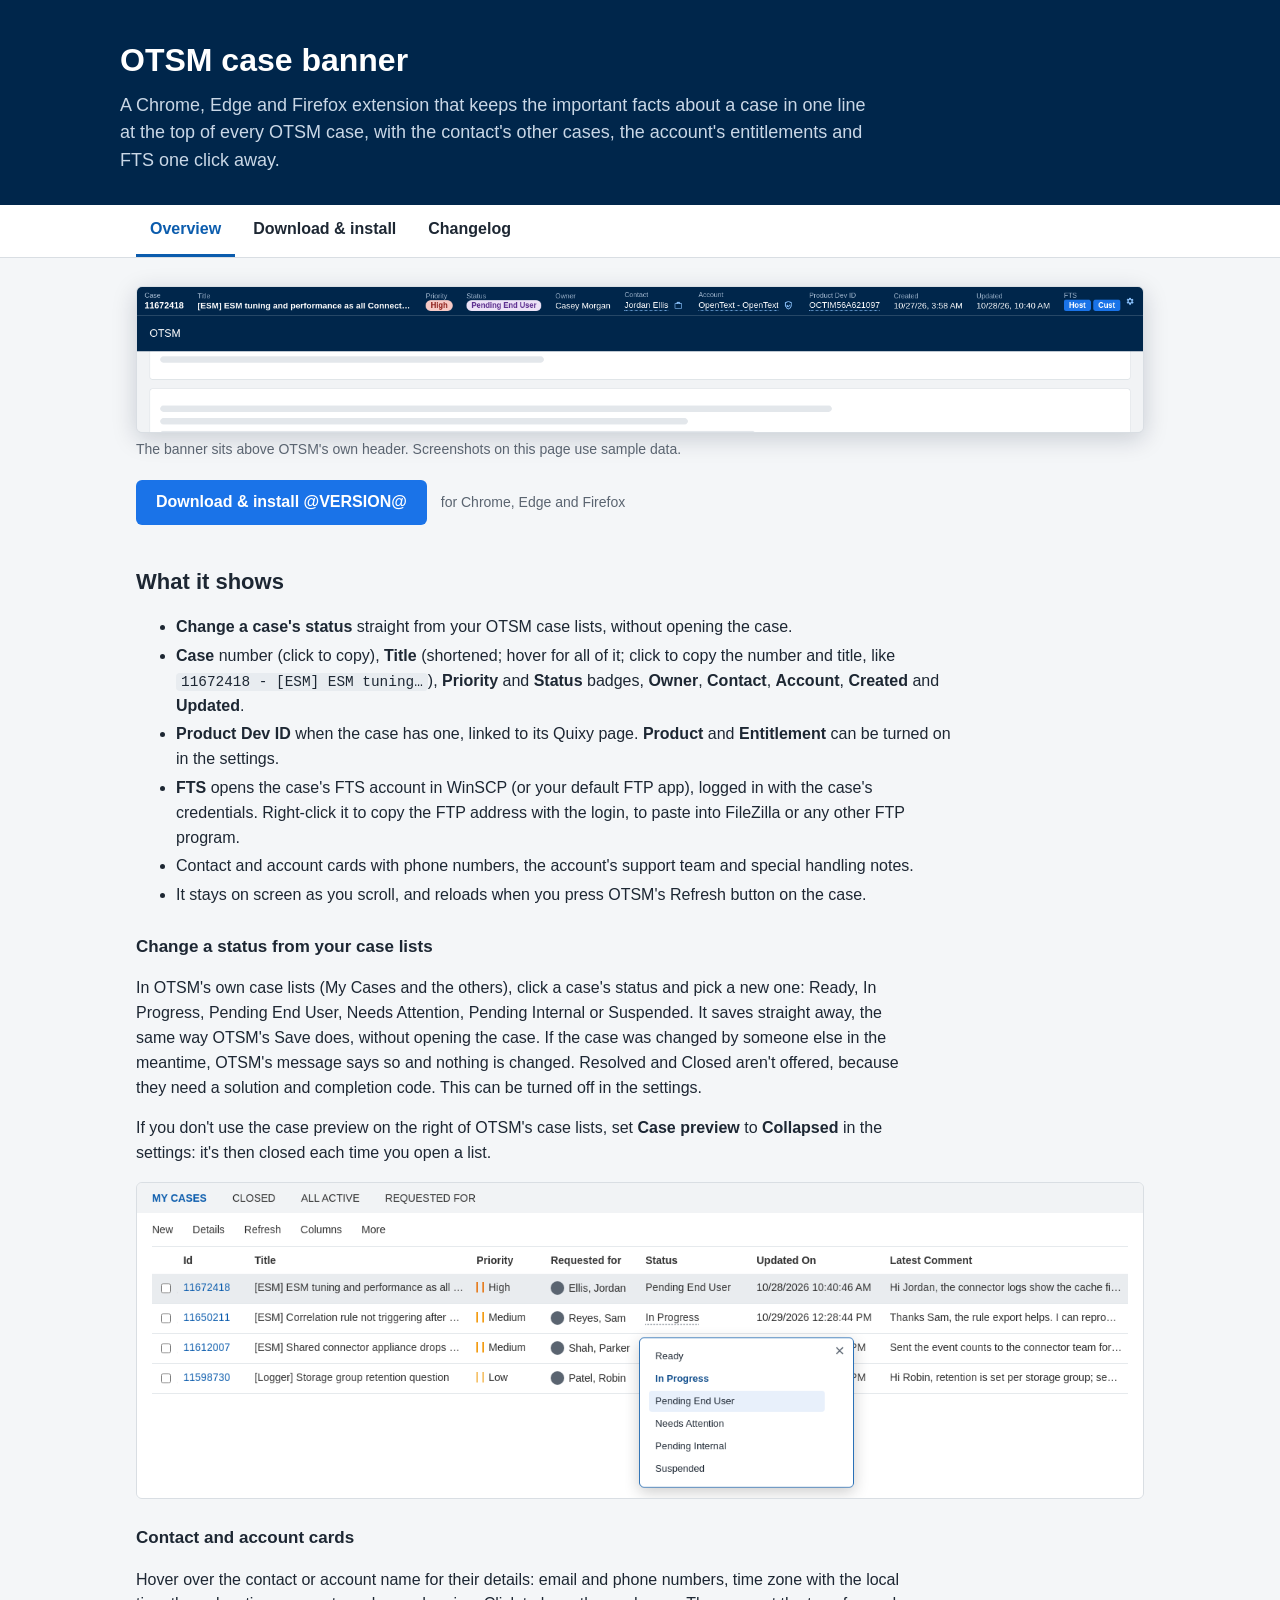
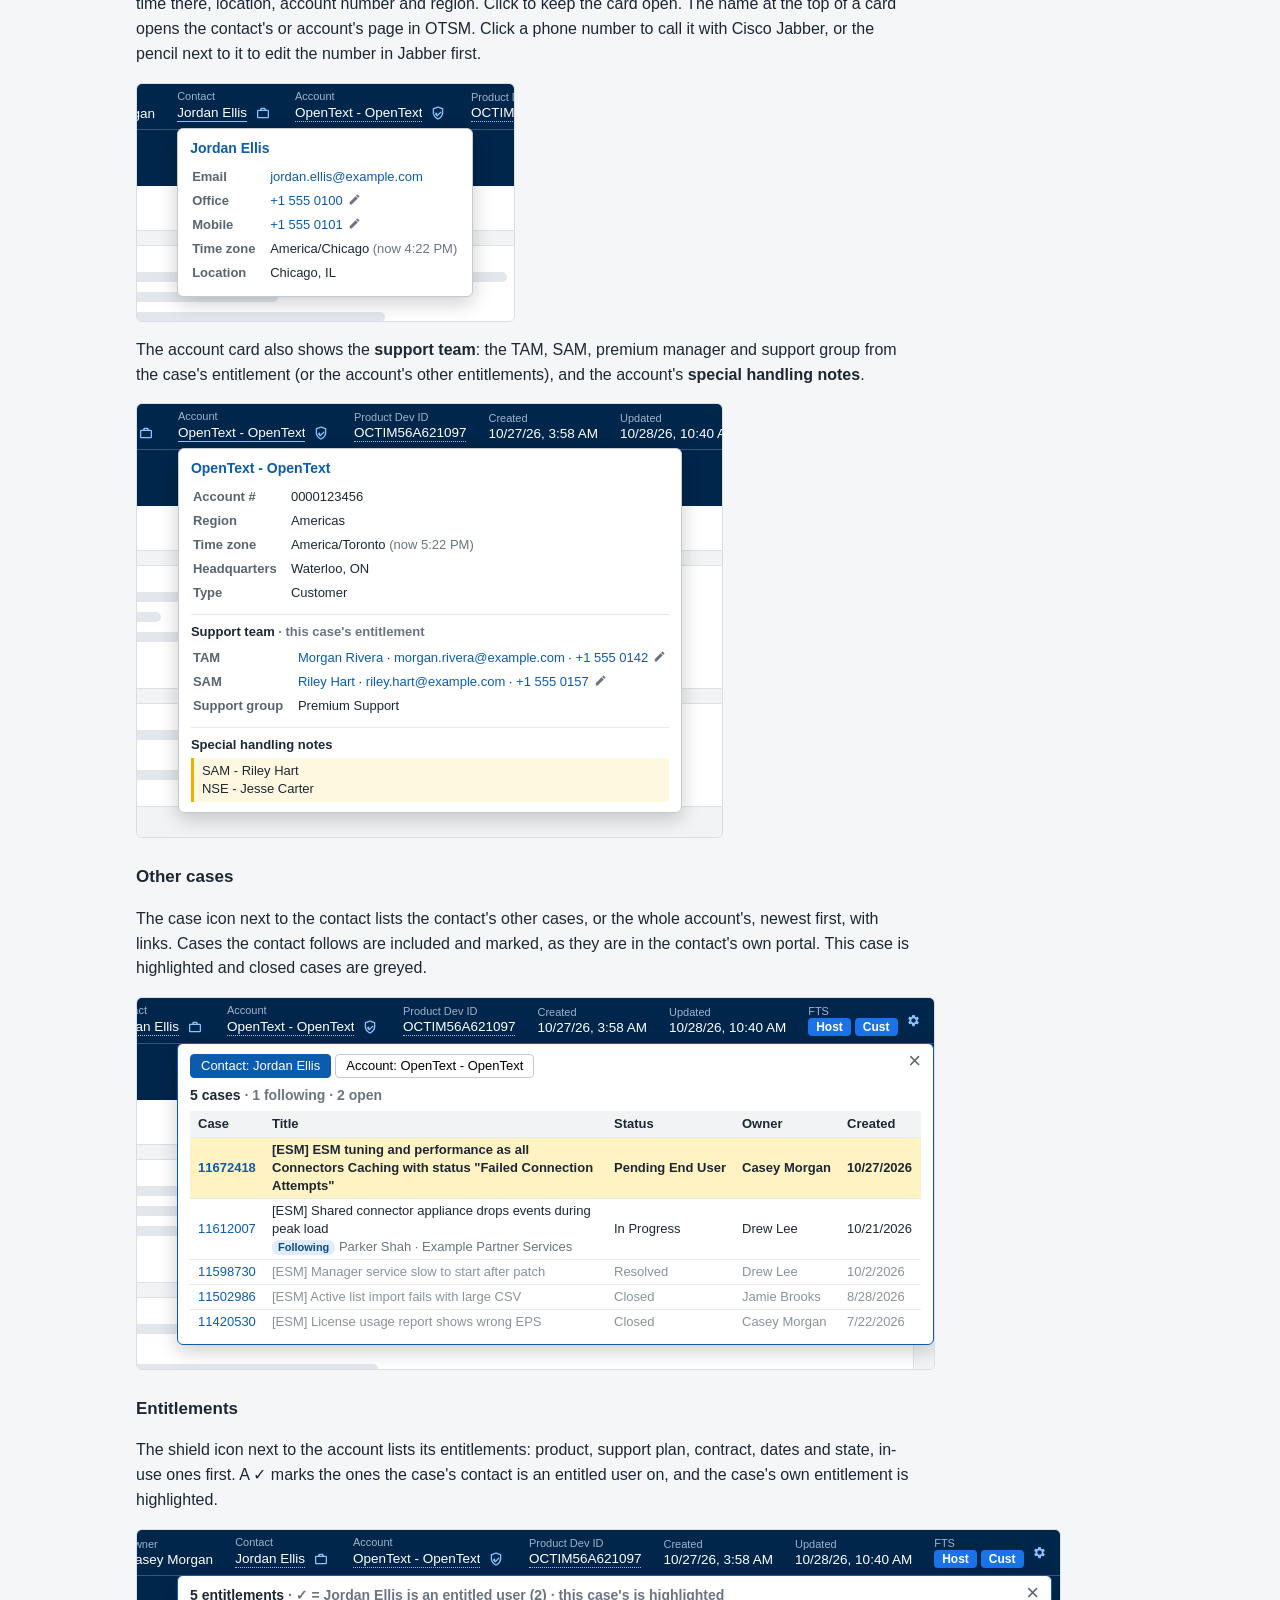
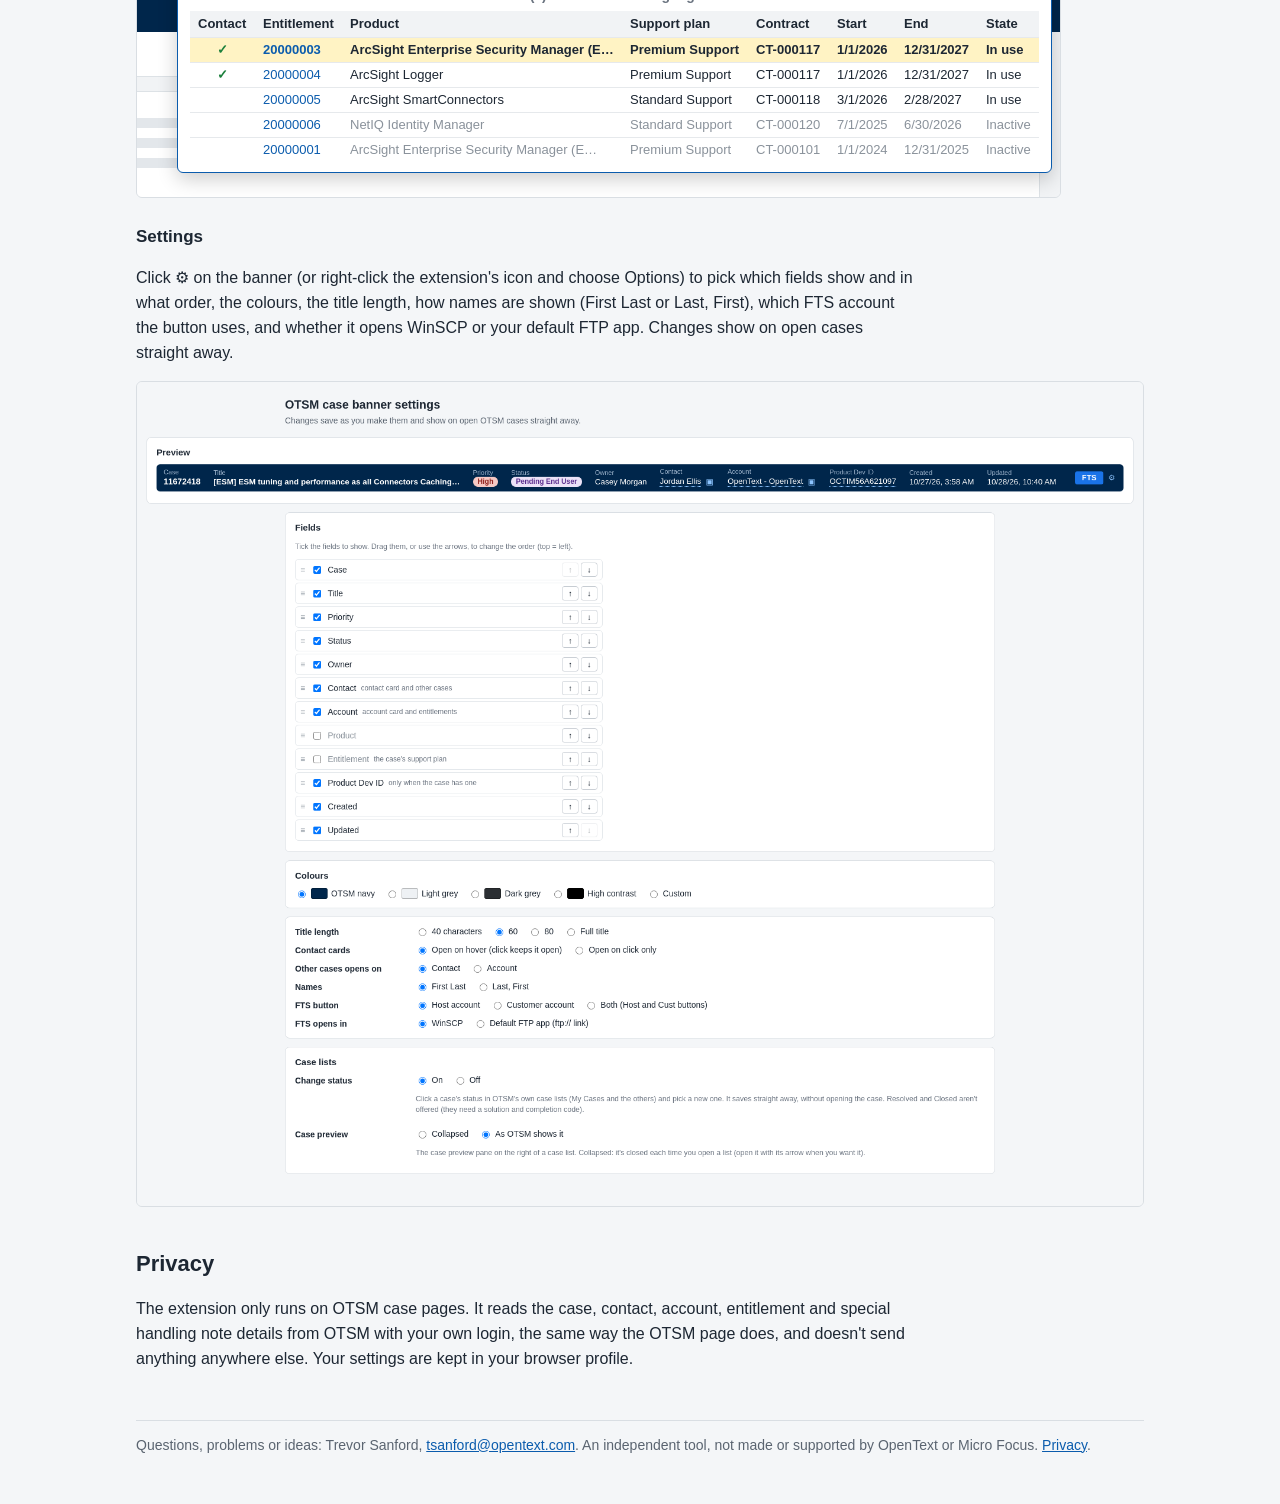
==== site/index.html @ 249e33cc "Release 1.7.6: click the title to copy "number - title"; icon Co-Authored-By: Claude Opus 5.5 <norep" ====
<!doctype html>
<html lang="en">
<head>
<meta charset="utf-8">
<meta name="viewport" content="width=device-width, initial-scale=1">
<title>OTSM case banner</title>
<meta name="description" content="A Chrome, Edge and Firefox extension that puts a one-line case summary at the top of every OTSM (SMAX) case.">
<style>
  :root { --navy: #00264b; --ink: #1d2733; --dim: #5a6470; --line: #d9dee3; --link: #0b5cad; --bg: #f4f6f8; }
  * { box-sizing: border-box; }
  body { margin: 0; background: var(--bg); color: var(--ink); font: 16px/1.55 "Segoe UI", Roboto, Arial, sans-serif; }
  header { background: var(--navy); color: #fff; padding: 36px 16px 30px; }
  header .wrap, main { max-width: 1040px; margin: 0 auto; }
  header h1 { margin: 0 0 6px; font-size: 32px; font-weight: 600; }
  header p { margin: 0; color: #c9d7e6; font-size: 18px; max-width: 760px; }
  main { padding: 0 16px 48px; }
  h2 { font-size: 22px; margin: 40px 0 10px; }
  h3 { font-size: 17px; margin: 26px 0 6px; }
  p, li { max-width: 780px; }
  a { color: var(--link); }
  code, kbd { font-family: Consolas, "Liberation Mono", monospace; font-size: .9em; background: #e8ecf0; padding: 1px 5px; border-radius: 4px; }
  figure { margin: 14px 0 6px; }
  figure img { display: block; max-width: 100%; height: auto; border: 1px solid var(--line); border-radius: 6px; background: #fff; }
  figcaption { color: var(--dim); font-size: 14px; margin-top: 6px; }
  .hero { margin-top: 20px; }
  .hero img { box-shadow: 0 6px 24px rgba(0, 20, 50, .18); }
  .download { display: flex; flex-wrap: wrap; align-items: center; gap: 12px 20px; background: #fff; border: 1px solid var(--line); border-radius: 8px; padding: 18px 20px; margin: 28px 0 0; }
  .btn { display: inline-block; background: #1a73e8; color: #fff; text-decoration: none; font-weight: 600; padding: 10px 20px; border-radius: 6px; }
  .btn:hover { background: #3b8bf0; }
  .download .meta { color: var(--dim); font-size: 14px; }
  ol li, ul li { margin: 4px 0; }
  .note { background: #fff; border-left: 4px solid #1a73e8; padding: 10px 14px; border-radius: 0 6px 6px 0; max-width: 780px; }
  @media (max-width: 760px) { header h1 { font-size: 26px; } nav.tabs a { padding: 12px 8px; } }
  nav.tabs { background: #fff; border-bottom: 1px solid var(--line); position: sticky; top: 0; z-index: 5; }
  nav.tabs .wrap { max-width: 1040px; margin: 0 auto; padding: 0 16px; display: flex; gap: 4px; overflow-x: auto; }
  nav.tabs a { padding: 12px 14px; color: var(--ink); text-decoration: none; font-weight: 600; border-bottom: 3px solid transparent; white-space: nowrap; }
  nav.tabs a:hover { color: var(--link); }
  nav.tabs a.on { color: var(--link); border-bottom-color: var(--link); }
  section.tab { padding-top: 8px; }
  .getit { display: flex; flex-wrap: wrap; align-items: center; gap: 8px 14px; margin: 20px 0 0; }
  .getit .meta { color: var(--dim); font-size: 14px; }
  .changes dt { font-weight: 700; font-size: 17px; margin-top: 22px; }
  .changes dt span { font-weight: 400; color: var(--dim); font-size: 14px; margin-left: 8px; }
  .changes dd { margin: 4px 0 0; }
  .changes ul { margin: 4px 0; padding-left: 22px; }
  footer { color: var(--dim); font-size: 14px; border-top: 1px solid var(--line); margin-top: 48px; padding-top: 14px; }
</style>
</head>
<body>
<header>
  <div class="wrap">
    <h1>OTSM case banner</h1>
    <p>A Chrome, Edge and Firefox extension that keeps the important facts about a case in one line at the top of every OTSM case,
      with the contact's other cases, the account's entitlements and FTS one click away.</p>
  </div>
</header>
<nav class="tabs" aria-label="Sections">
  <div class="wrap">
    <a href="#overview" data-tab="overview">Overview</a>
    <a href="#install" data-tab="install">Download &amp; install</a>
    <a href="#changelog" data-tab="changelog">Changelog</a>
  </div>
</nav>
<main>
<section id="tab-overview" class="tab">
  <figure class="hero">
    <img src="img/banner.png" width="1600" height="230" alt="The banner above an OTSM case: case number, title, High priority, Pending End User status, owner, contact, account, Product Dev ID, created and updated dates, and FTS Host and Cust buttons">
    <figcaption>The banner sits above OTSM's own header. Screenshots on this page use sample data.</figcaption>
  </figure>

  <p class="getit"><a class="btn" href="#install">Download &amp; install @VERSION@</a> <span class="meta">for Chrome, Edge and Firefox</span></p>


  <h2>What it shows</h2>
  <ul>
    <li><b>Change a case's status</b> straight from your OTSM case lists, without opening the case.</li>
    <li><b>Case</b> number (click to copy), <b>Title</b> (shortened; hover for all of it; click to copy the number and title, like <code>11672418 - [ESM] ESM tuning…</code>), <b>Priority</b> and <b>Status</b> badges, <b>Owner</b>, <b>Contact</b>, <b>Account</b>, <b>Created</b> and <b>Updated</b>.</li>
    <li><b>Product Dev ID</b> when the case has one, linked to its Quixy page. <b>Product</b> and <b>Entitlement</b> can be turned on in the settings.</li>
    <li><b>FTS</b> opens the case's FTS account in WinSCP (or your default FTP app), logged in with the case's credentials.
      Right-click it to copy the FTP address with the login, to paste into FileZilla or any other FTP program.</li>
    <li>Contact and account cards with phone numbers, the account's support team and special handling notes.</li>
    <li>It stays on screen as you scroll, and reloads when you press OTSM's Refresh button on the case.</li>
  </ul>

  <h3>Change a status from your case lists</h3>
  <p>In OTSM's own case lists (My Cases and the others), click a case's status and pick a new one: Ready, In Progress,
    Pending End User, Needs Attention, Pending Internal or Suspended. It saves straight away, the same way OTSM's Save does,
    without opening the case. If the case was changed by someone else in the meantime, OTSM's message says so and nothing
    is changed. Resolved and Closed aren't offered, because they need a solution and completion code. This can be turned off in the settings.</p>
  <p>If you don't use the case preview on the right of OTSM's case lists, set <b>Case preview</b> to <b>Collapsed</b> in the
    settings: it's then closed each time you open a list.</p>
  <figure><a href="img/status-list.png"><img src="img/status-list.png" alt="An OTSM case list with the status menu open on one case: Ready, In Progress (current), Pending End User, Needs Attention, Pending Internal and Suspended"></a></figure>

  <h3>Contact and account cards</h3>
  <p>Hover over the contact or account name for their details: email and phone numbers, time zone with the local time there,
    location, account number and region. Click to keep the card open. The name at the top of a card opens the contact's or
    account's page in OTSM. Click a phone number to call it with Cisco Jabber, or the pencil next to it to edit the number in Jabber first.</p>
  <figure><a href="img/contact-card.png"><img src="img/contact-card.png" alt="Contact card with email, office and mobile numbers, time zone and location"></a></figure>
  <p>The account card also shows the <b>support team</b>: the TAM, SAM, premium manager and support group from the case's
    entitlement (or the account's other entitlements), and the account's <b>special handling notes</b>.</p>
  <figure><a href="img/account-card.png"><img src="img/account-card.png" alt="Account card with account number, region, time zone, a support team of TAM, SAM and support group, and a special handling note"></a></figure>

  <h3>Other cases</h3>
  <p>The case icon next to the contact lists the contact's other cases, or the whole account's, newest first, with links.
    Cases the contact follows are included and marked, as they are in the contact's own portal. This case is highlighted
    and closed cases are greyed.</p>
  <figure><a href="img/cases.png"><img src="img/cases.png" alt="Popup listing the contact's cases, including one they follow from another account, with case number, title, status, owner and created date"></a></figure>

  <h3>Entitlements</h3>
  <p>The shield icon next to the account lists its entitlements: product, support plan, contract, dates and state, in-use ones first.
    A ✓ marks the ones the case's contact is an entitled user on, and the case's own entitlement is highlighted.</p>
  <figure><a href="img/entitlements.png"><img src="img/entitlements.png" alt="Popup listing entitlements with a contact check mark, entitlement number, product, support plan, contract, start, end and state"></a></figure>

  <h3>Settings</h3>
  <p>Click ⚙ on the banner (or right-click the extension's icon and choose Options) to pick which fields show and in what order,
    the colours, the title length, how names are shown (First Last or Last, First), which FTS account the button uses, and whether it opens WinSCP or your default FTP app.
    Changes show on open cases straight away.</p>
  <figure><a href="img/settings.png"><img src="img/settings.png" alt="The settings page: a live preview, the list of fields with tick boxes and arrows, colour choices and other options"></a></figure>

  <h2>Privacy</h2>
  <p>The extension only runs on OTSM case pages. It reads the case, contact, account, entitlement and special handling note details from OTSM with your own login,
    the same way the OTSM page does, and doesn't send anything anywhere else. Your settings are kept in your browser profile.</p>

</section>

<section id="tab-install" class="tab">
  <h2>Download &amp; install</h2>
  <div class="download">
    <a class="btn" href="otsm-banner-@VERSION@.zip" download>Chrome or Edge: download @VERSION@</a>
    <a class="btn" href="otsm-banner-@VERSION@.xpi">Firefox: add @VERSION@</a>
    <span class="meta">@DATE@ · Windows, Mac or Linux · <a href="https://github.com/TitanXV4000/otsm-banner">Source on GitHub</a></span>
  </div>

  <h3>Firefox</h3>
  <ol>
    <li>Click <b>Firefox: add</b> above, then <b>Continue to Installation</b> and <b>Add</b>.</li>
    <li>Open or refresh an OTSM case. The banner appears at the top.</li>
  </ol>
  <p>Firefox installs new versions by itself (it checks about once a day). To check now: <code>about:addons</code>, the gear
    icon, <b>Check for Updates</b>.</p>

  <h3>Chrome or Edge</h3>
  <p>The extension isn't in the Chrome or Edge store, so you load it from a folder. It takes a minute:</p>
  <ol>
    <li>Click <b>Chrome or Edge: download</b> above and extract the zip somewhere you'll keep it, such as <code>Documents\otsm-banner</code>.
      The browser runs the extension from that folder, so don't delete it.</li>
    <li>Open <code>chrome://extensions</code> in Chrome, or <code>edge://extensions</code> in Edge.</li>
    <li>Turn on <b>Developer mode</b> (top right in Chrome, on the left in Edge).</li>
    <li>Click <b>Load unpacked</b> and pick the <code>otsm-banner</code> folder (the one with <code>manifest.json</code> in it).</li>
    <li>Open or refresh an OTSM case. The banner appears at the top.</li>
  </ol>
  <p>To update: download the new zip and extract it over the old folder, replacing the files. Then click the reload arrow on
    the OTSM case banner card on the extensions page, and refresh your OTSM tabs.</p>

  <h3>FTS</h3>
  <p>The FTS button needs <a href="https://winscp.net/">WinSCP</a> installed. The first time, the browser asks whether to open WinSCP;
    tick the box to always allow it, so it doesn't ask again.</p>
  <p>To use another FTP program, set <b>FTS opens in</b> to <b>Default FTP app</b>: the button then opens whatever Windows has set
    for FTP links. Or right-click the FTS button to copy the address and paste it into your FTP program (in FileZilla, into the
    Quickconnect <b>Host</b> box).</p>

</section>

<section id="tab-changelog" class="tab">
  <h2>Changelog</h2>
  <dl class="changes">
    <dt>1.7.6 <span>October 30, 2026</span></dt>
    <dd><ul>
      <li>Click the title to copy the case number and title, like <code>11672418 - [ESM] ESM tuning…</code>.</li>
      <li>The extension has an icon.</li>
    </ul></dd>
    <dt>1.7.4 <span>October 29, 2026</span></dt>
    <dd><ul>
      <li>Fixed: the banner sometimes didn't show after moving to a case from another part of OTSM until the page was refreshed (F5).</li>
      <li>Fixed: Chrome and Edge no longer ask to "Access other devices on your local network". Product Dev ID links now open Quixy in a new tab from the extension.</li>
    </ul></dd>
    <dt>1.7.3 <span>October 29, 2026</span></dt>
    <dd><ul>
      <li>Setting: start case lists with OTSM's case preview pane collapsed (Settings, Case lists, Case preview).</li>
    </ul></dd>
    <dt>1.7.2 <span>October 29, 2026</span></dt>
    <dd><ul>
      <li>Firefox: install with one click from this page; Firefox installs new versions by itself.</li>
      <li>Right-click the FTS button to copy the FTP address (replaces the copy icon).</li>
    </ul></dd>
    <dt>1.7.1 <span>October 29, 2026</span></dt>
    <dd><ul>
      <li>Change a case's status from OTSM's own case lists: click the status and pick a new one (on by default; can be turned off in the settings).</li>
      <li>In a narrow window the title shrinks first, then the title and account together, then a long contact name.</li>
      <li>The settings page shows the version.</li>
    </ul></dd>
    <dt>1.6.0 <span>October 29, 2026</span></dt>
    <dd><ul>
      <li>Phone numbers call with Cisco Jabber; the pencil next to a number opens it in Jabber to edit before calling.</li>
    </ul></dd>
    <dt>1.5.1 <span>October 29, 2026</span></dt>
    <dd><ul>
      <li>Setting: FTS opens in WinSCP or your default FTP app.</li>
      <li>Copy the FTS address for FileZilla or other FTP programs.</li>
    </ul></dd>
    <dt>1.3.1 <span>October 29, 2026</span></dt>
    <dd><ul>
      <li>The account card shows the support team (TAM, SAM, premium manager, support group) and special handling notes.</li>
      <li>The names at the top of the contact and account cards open their OTSM pages.</li>
      <li>The contact's other cases include cases they follow, as their portal shows them.</li>
    </ul></dd>
    <dt>1.2.6 <span>October 29, 2026</span></dt>
    <dd><ul>
      <li>First version on this page: the one-line banner, contact and account cards, the contact's and account's other cases,
        the account's entitlements, FTS in WinSCP, Product Dev ID linked to Quixy, and settings for fields, order, colours,
        title length, names and FTS.</li>
    </ul></dd>
  </dl>
</section>

  <footer>Questions, problems or ideas: Trevor Sanford, <a href="mailto:tsanford@opentext.com">tsanford@opentext.com</a>. An independent tool, not made or supported by OpenText or Micro Focus. <a href="privacy.html">Privacy</a>.</footer>
</main>
<script>
  // Tabs: show the section named in the address (#install, #changelog), Overview otherwise. Without script all show.
  (() => {
    const tabs = [...document.querySelectorAll('nav.tabs a')];
    const show = () => {
      const id = ['overview', 'install', 'changelog'].includes(location.hash.slice(1)) ? location.hash.slice(1) : 'overview';
      document.querySelectorAll('section.tab').forEach(s => { s.hidden = s.id !== 'tab-' + id; });
      tabs.forEach(a => a.classList.toggle('on', a.dataset.tab === id));
      window.scrollTo(0, 0);
    };
    window.addEventListener('hashchange', show);
    show();
  })();
</script>
</body>
</html>
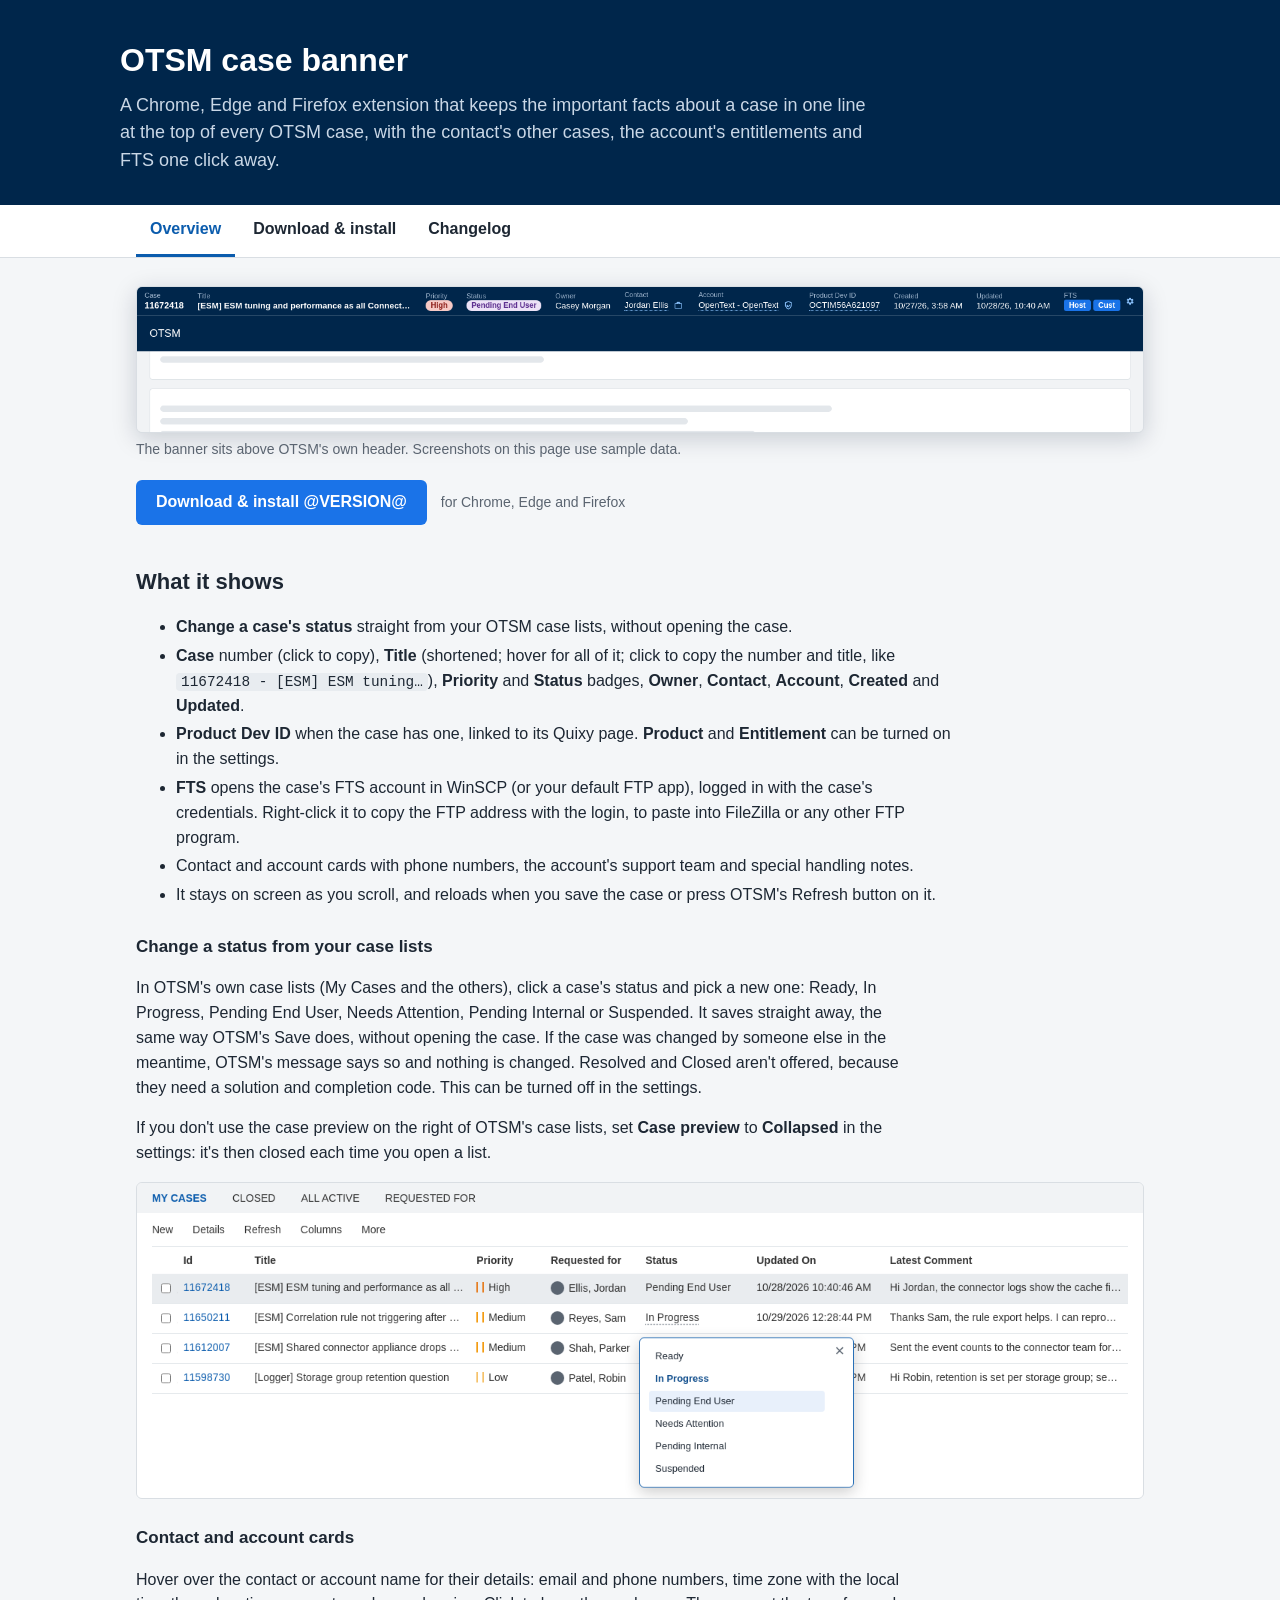
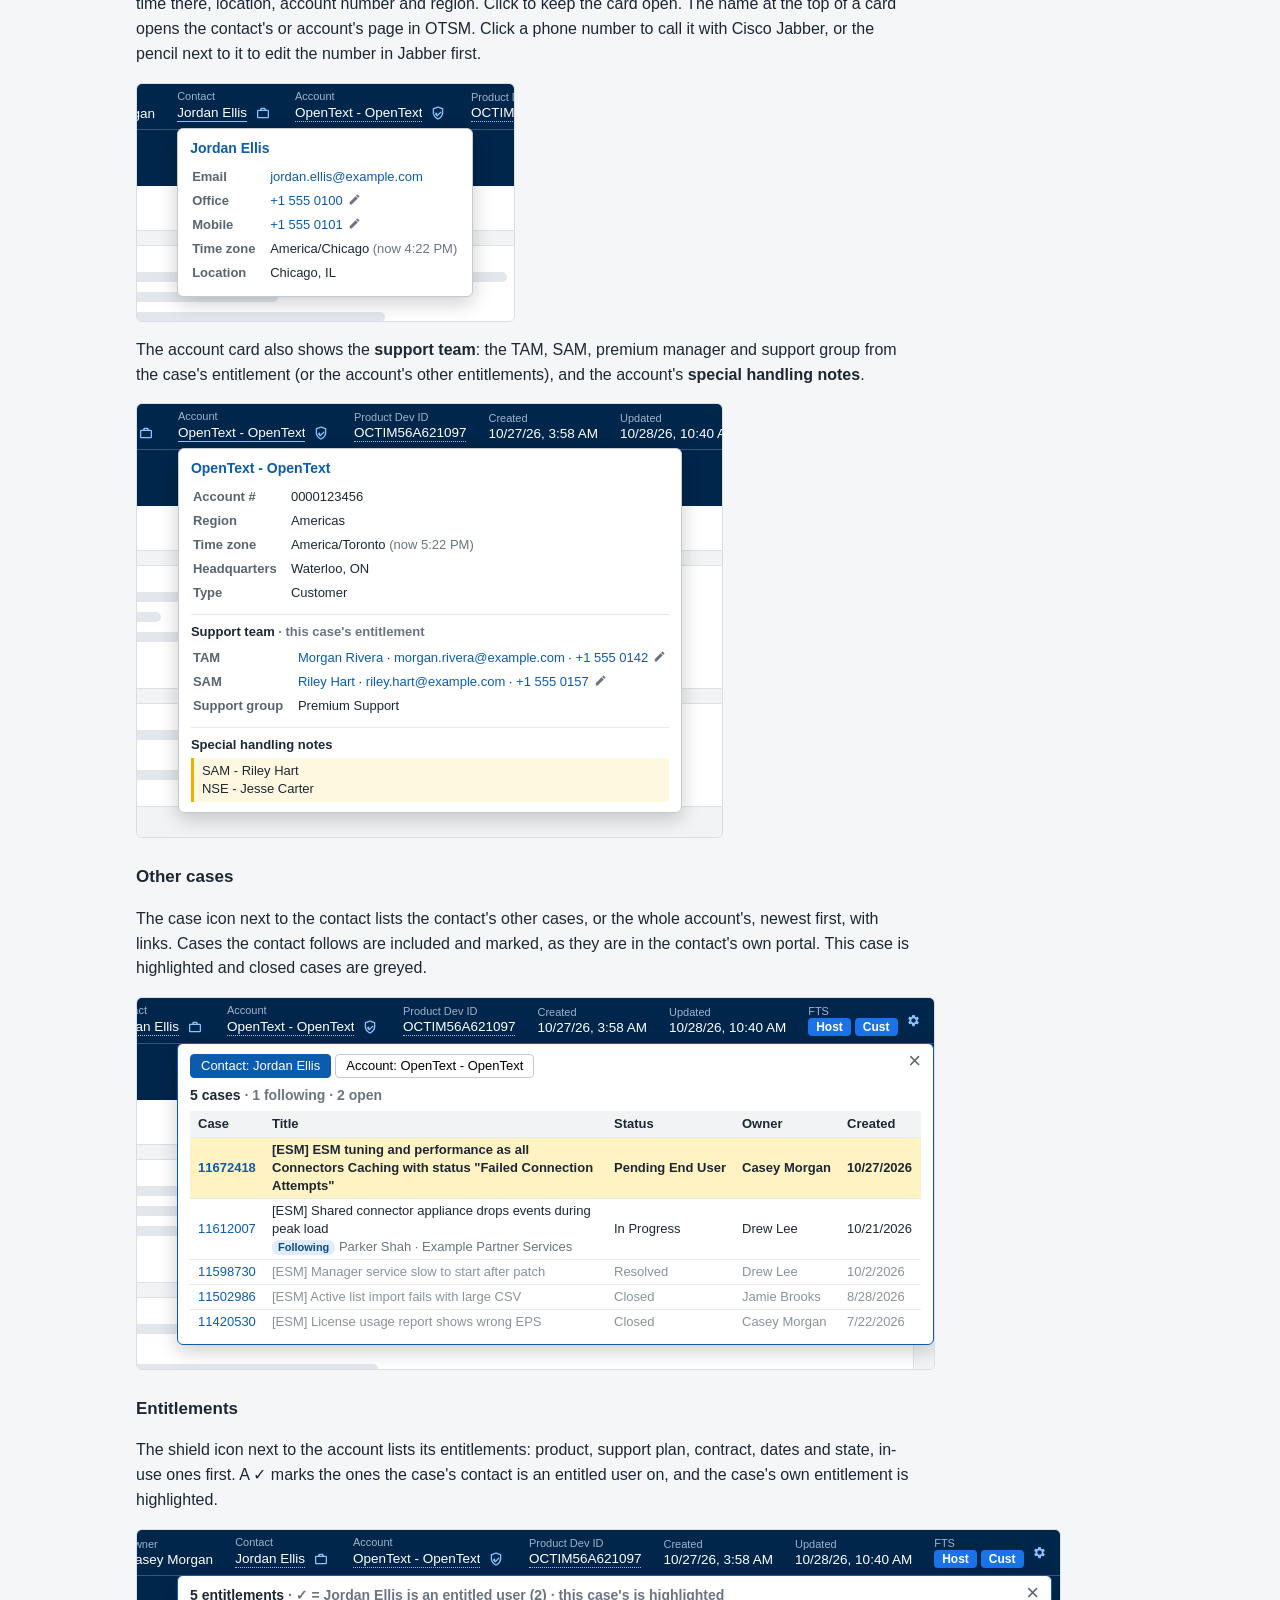
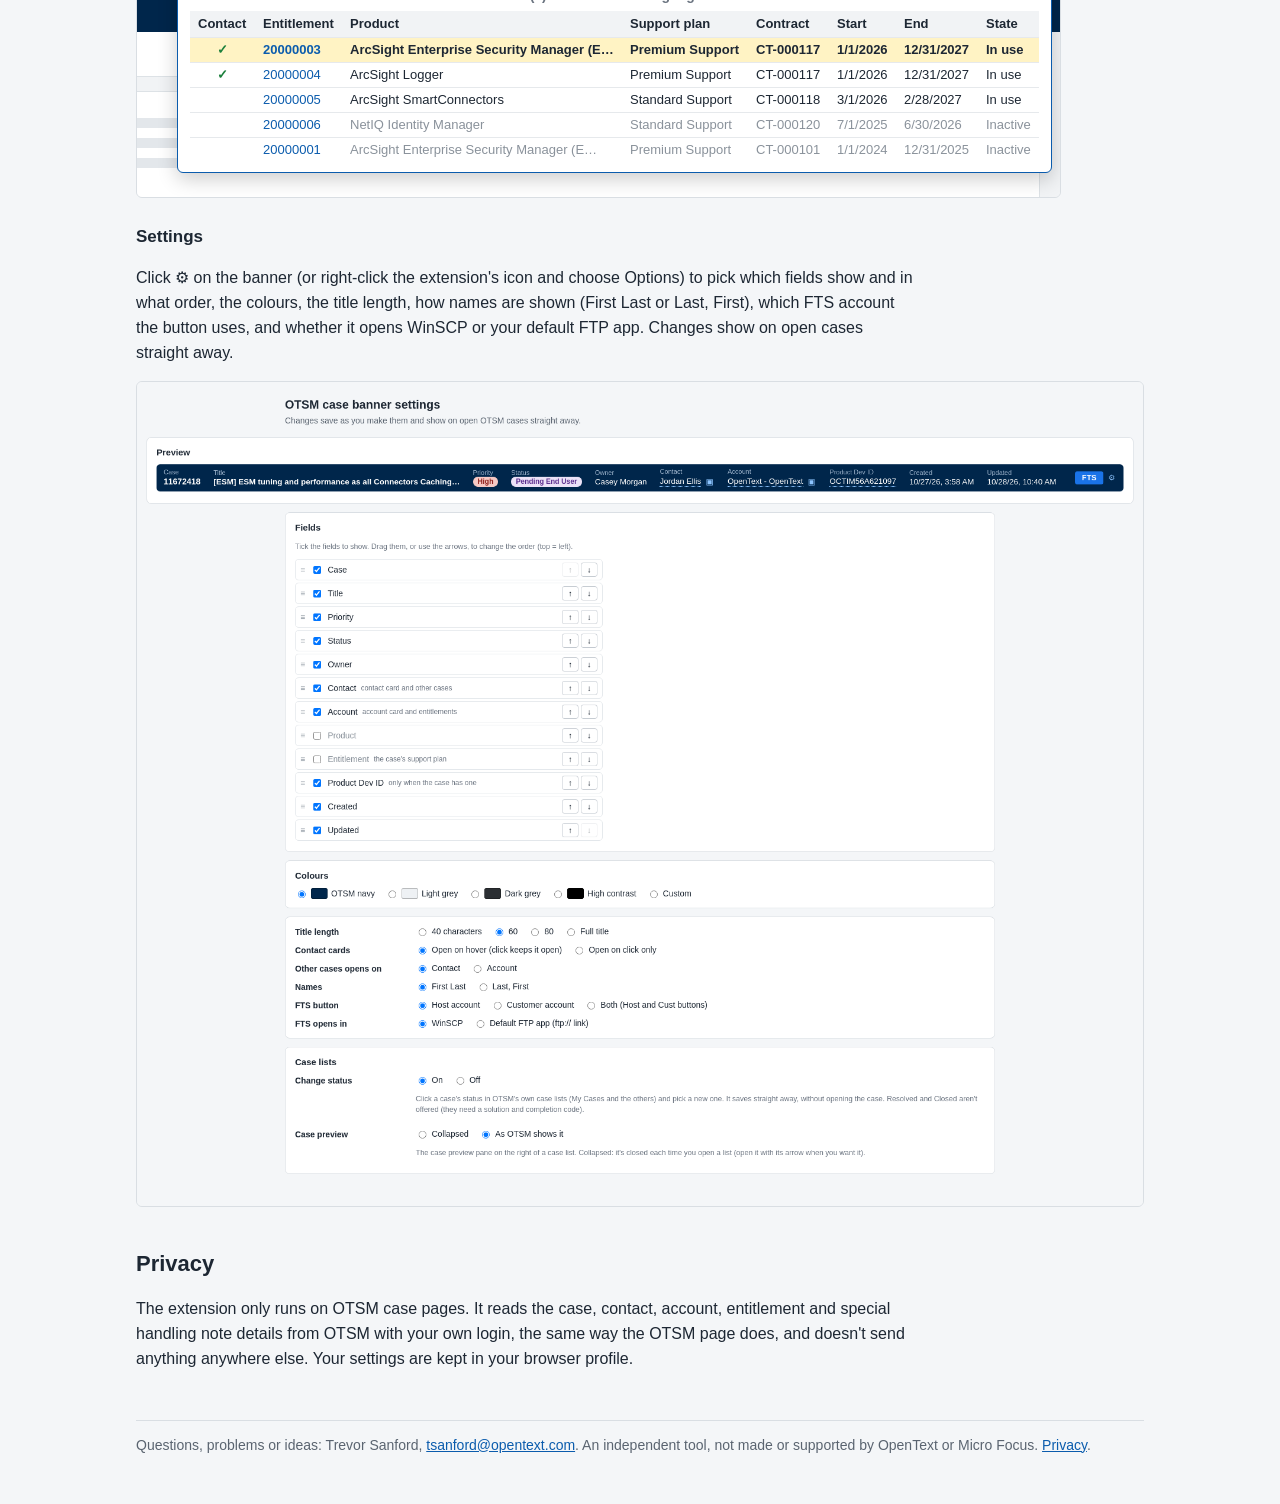
==== commit a0c2bf87: "1.7.6.1 (test build): reload the banner after SMAX's Save (or Ctrl+S) once OTSM has the change Co-Au" ====
--- a/site/index.html
+++ b/site/index.html
@@ -79,7 +79,7 @@
     <li><b>FTS</b> opens the case's FTS account in WinSCP (or your default FTP app), logged in with the case's credentials.
       Right-click it to copy the FTP address with the login, to paste into FileZilla or any other FTP program.</li>
     <li>Contact and account cards with phone numbers, the account's support team and special handling notes.</li>
-    <li>It stays on screen as you scroll, and reloads when you press OTSM's Refresh button on the case.</li>
+    <li>It stays on screen as you scroll, and reloads when you save the case or press OTSM's Refresh button on it.</li>
   </ul>
 
   <h3>Change a status from your case lists</h3>
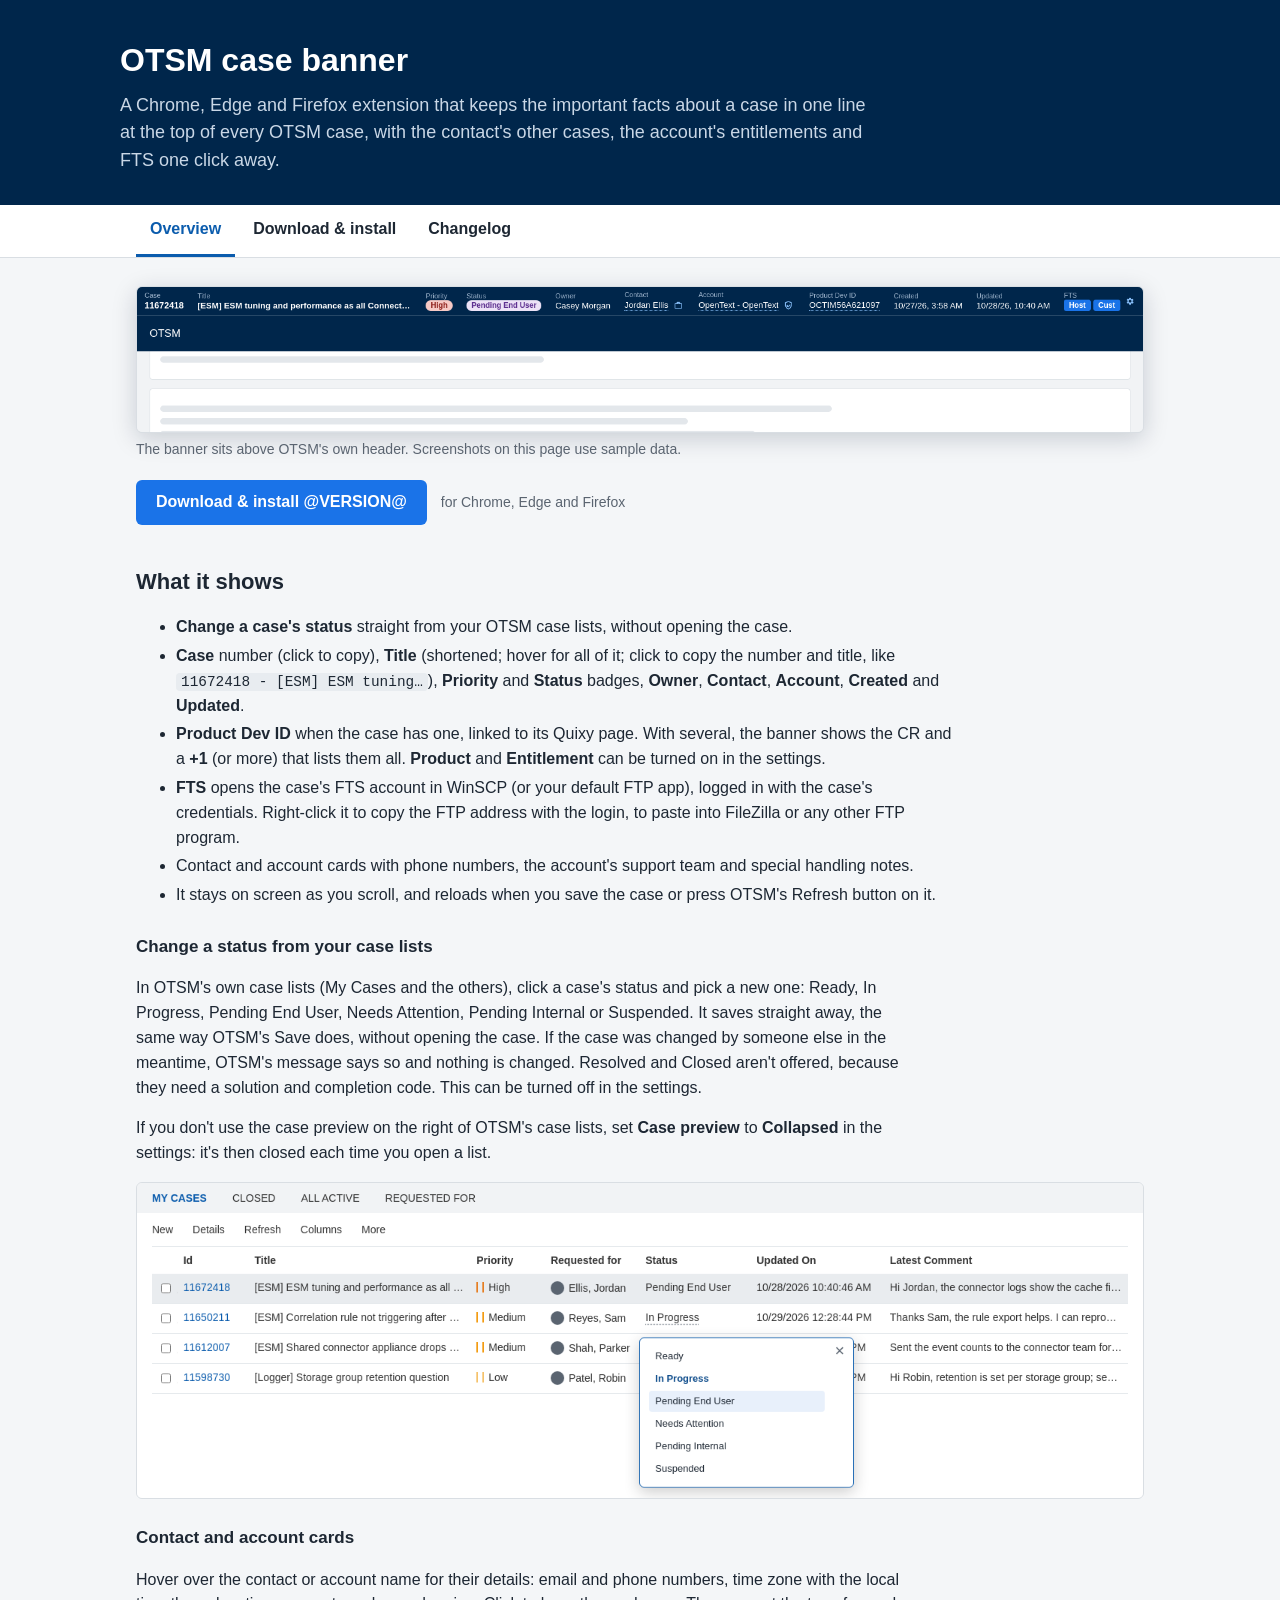
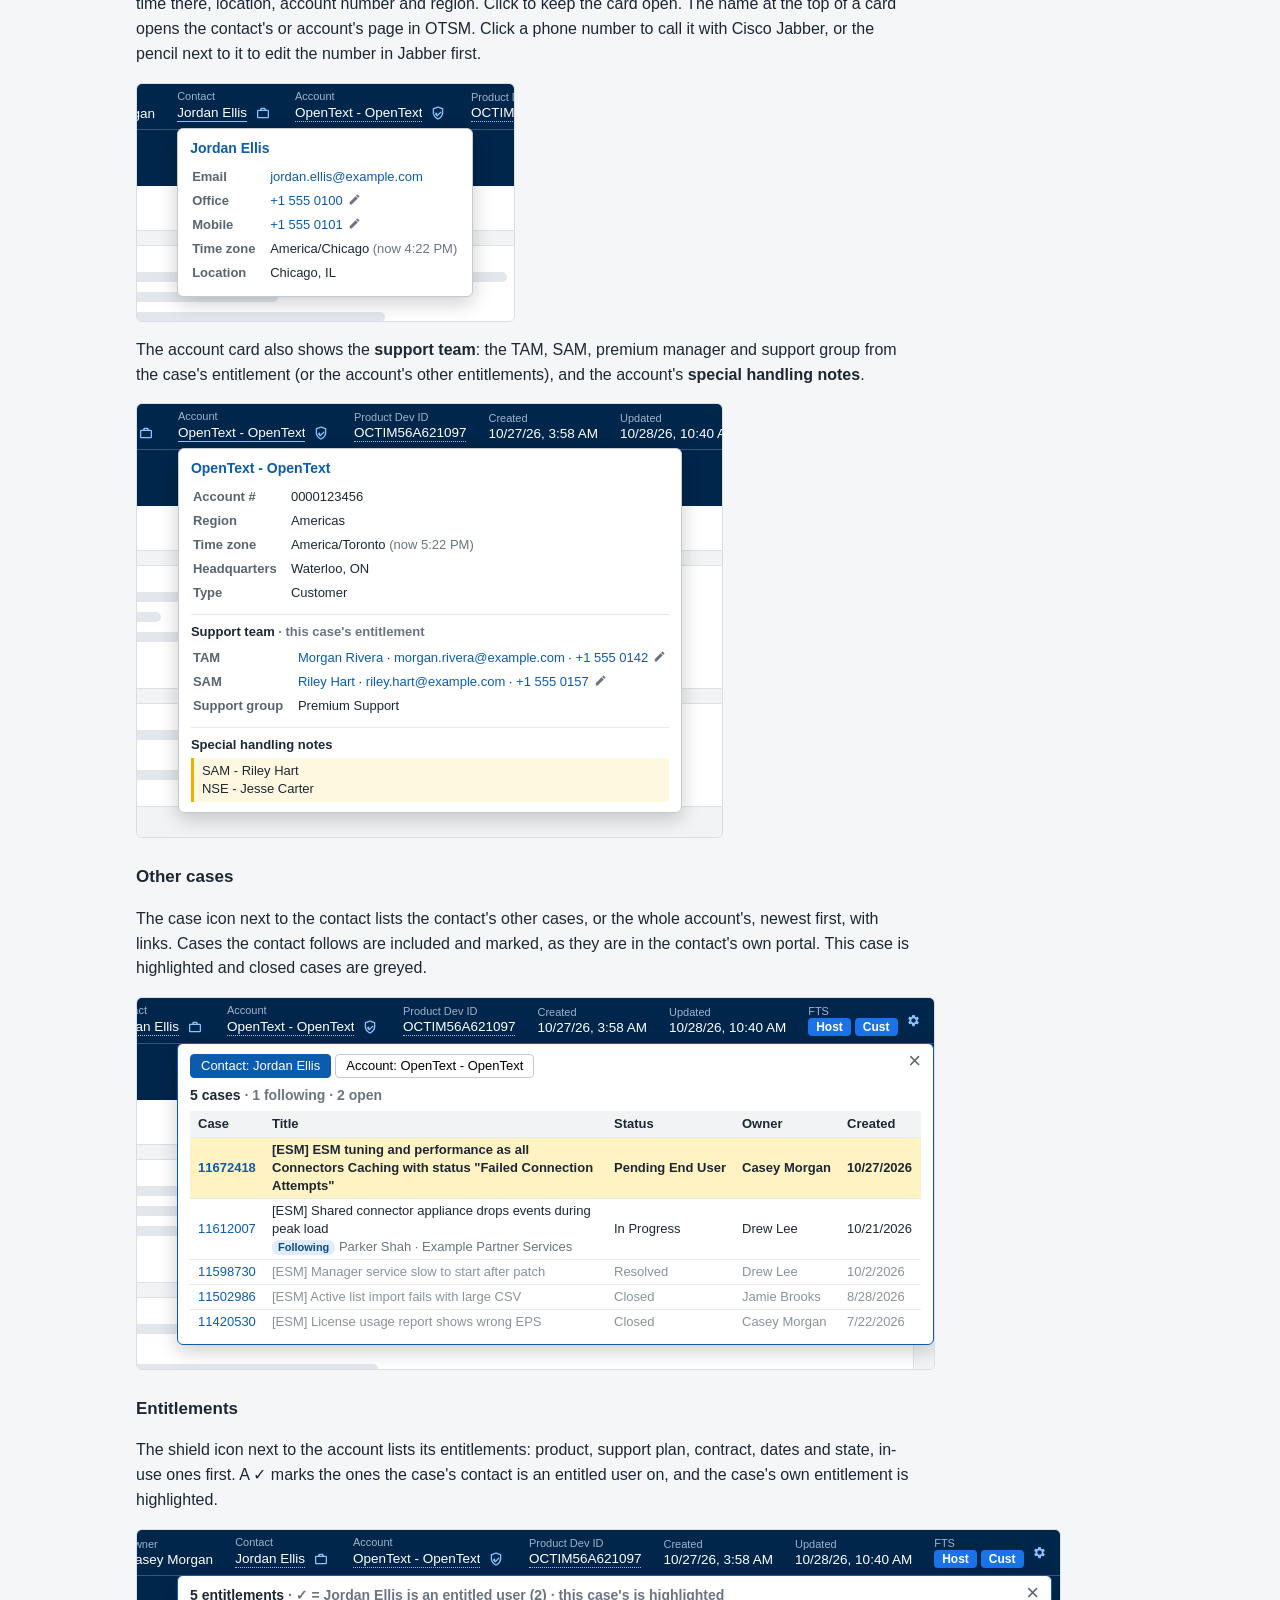
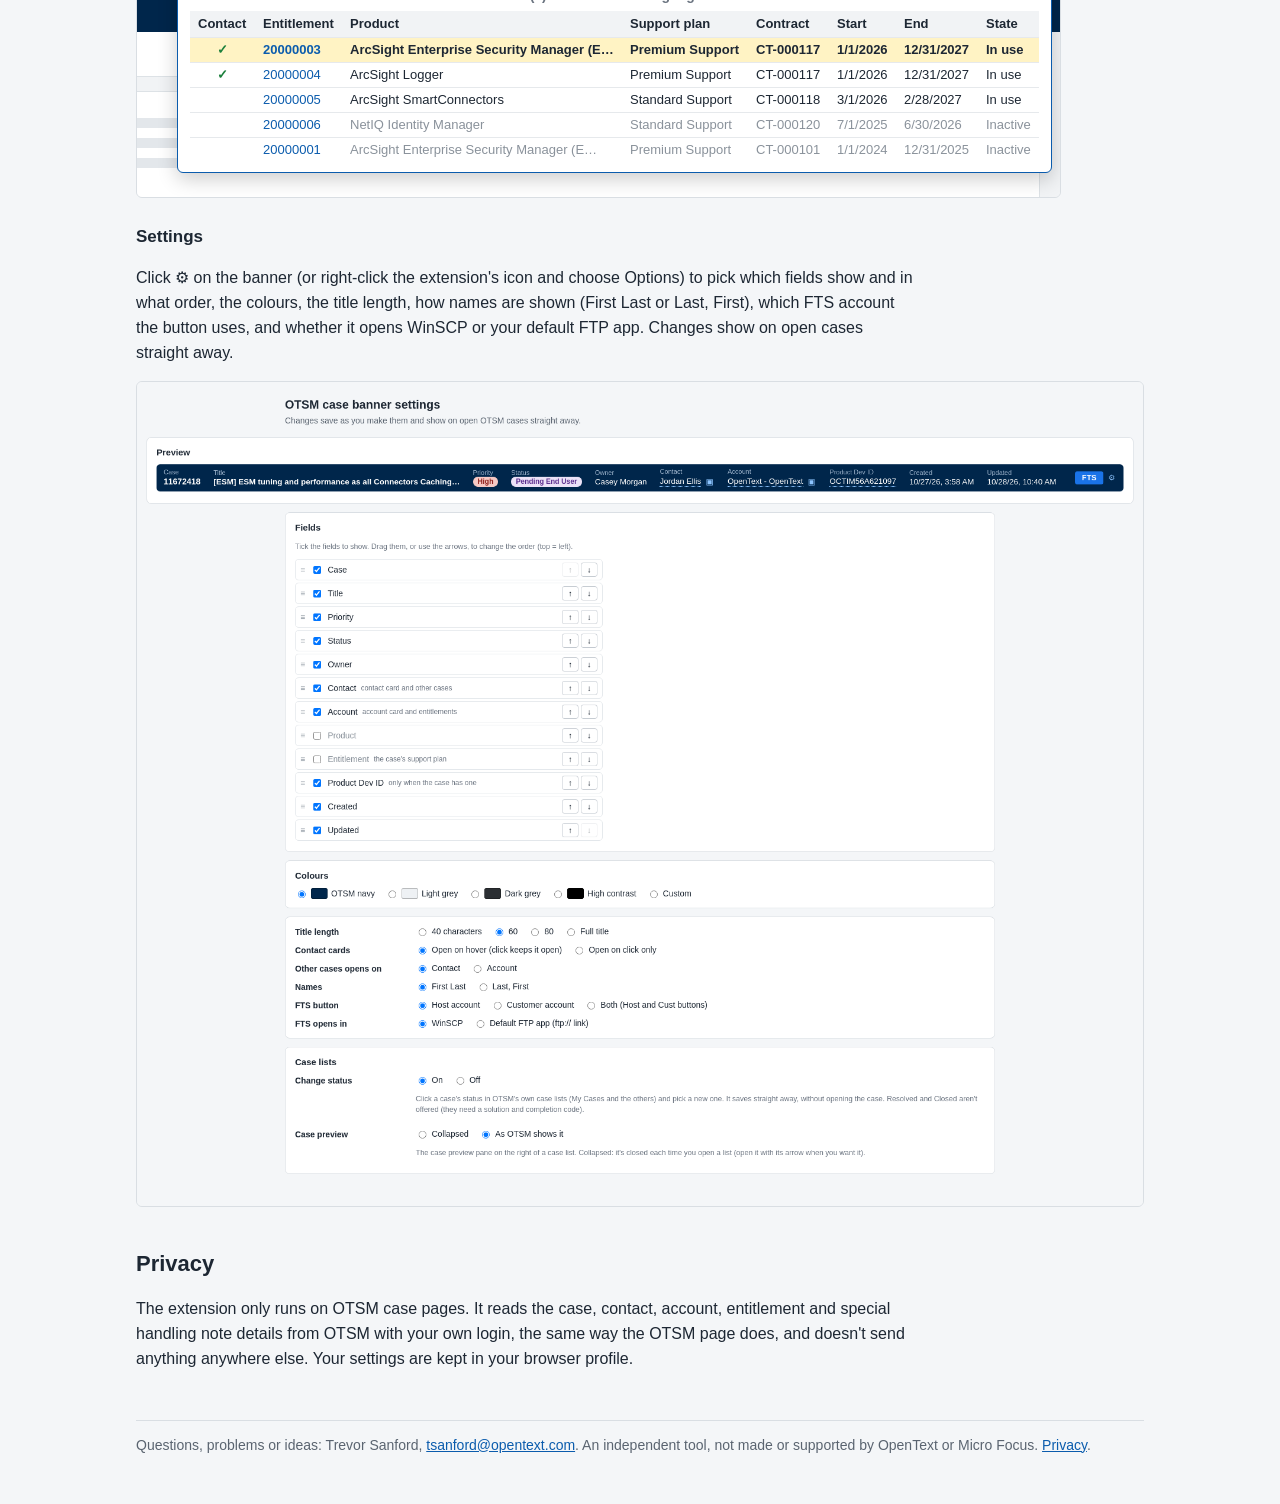
==== commit 7baf970e: "1.7.8.1 (test build): several Product Dev IDs show the CR and a +N list Co-Authored-By: Claude Opus " ====
--- a/site/index.html
+++ b/site/index.html
@@ -75,7 +75,7 @@
   <ul>
     <li><b>Change a case's status</b> straight from your OTSM case lists, without opening the case.</li>
     <li><b>Case</b> number (click to copy), <b>Title</b> (shortened; hover for all of it; click to copy the number and title, like <code>11672418 - [ESM] ESM tuning…</code>), <b>Priority</b> and <b>Status</b> badges, <b>Owner</b>, <b>Contact</b>, <b>Account</b>, <b>Created</b> and <b>Updated</b>.</li>
-    <li><b>Product Dev ID</b> when the case has one, linked to its Quixy page. <b>Product</b> and <b>Entitlement</b> can be turned on in the settings.</li>
+    <li><b>Product Dev ID</b> when the case has one, linked to its Quixy page. With several, the banner shows the CR and a <b>+1</b> (or more) that lists them all. <b>Product</b> and <b>Entitlement</b> can be turned on in the settings.</li>
     <li><b>FTS</b> opens the case's FTS account in WinSCP (or your default FTP app), logged in with the case's credentials.
       Right-click it to copy the FTP address with the login, to paste into FileZilla or any other FTP program.</li>
     <li>Contact and account cards with phone numbers, the account's support team and special handling notes.</li>
@@ -164,6 +164,15 @@
 <section id="tab-changelog" class="tab">
   <h2>Changelog</h2>
   <dl class="changes">
+    <dt>1.7.8 <span>November 2, 2026</span></dt>
+    <dd><ul>
+      <li>Dates and times follow your browser's language (for example 27/10/2026, 03:58 in English (UK)) instead of always the US format.</li>
+    </ul></dd>
+    <dt>1.7.7 <span>October 30, 2026</span></dt>
+    <dd><ul>
+      <li>The banner updates after you save the case (Save, Save &amp; close or Ctrl+S), once OTSM has the change.</li>
+      <li>When your OTSM session has timed out, the banner says so, with a Reload to sign in button.</li>
+    </ul></dd>
     <dt>1.7.6 <span>October 30, 2026</span></dt>
     <dd><ul>
       <li>Click the title to copy the case number and title, like <code>11672418 - [ESM] ESM tuning…</code>.</li>
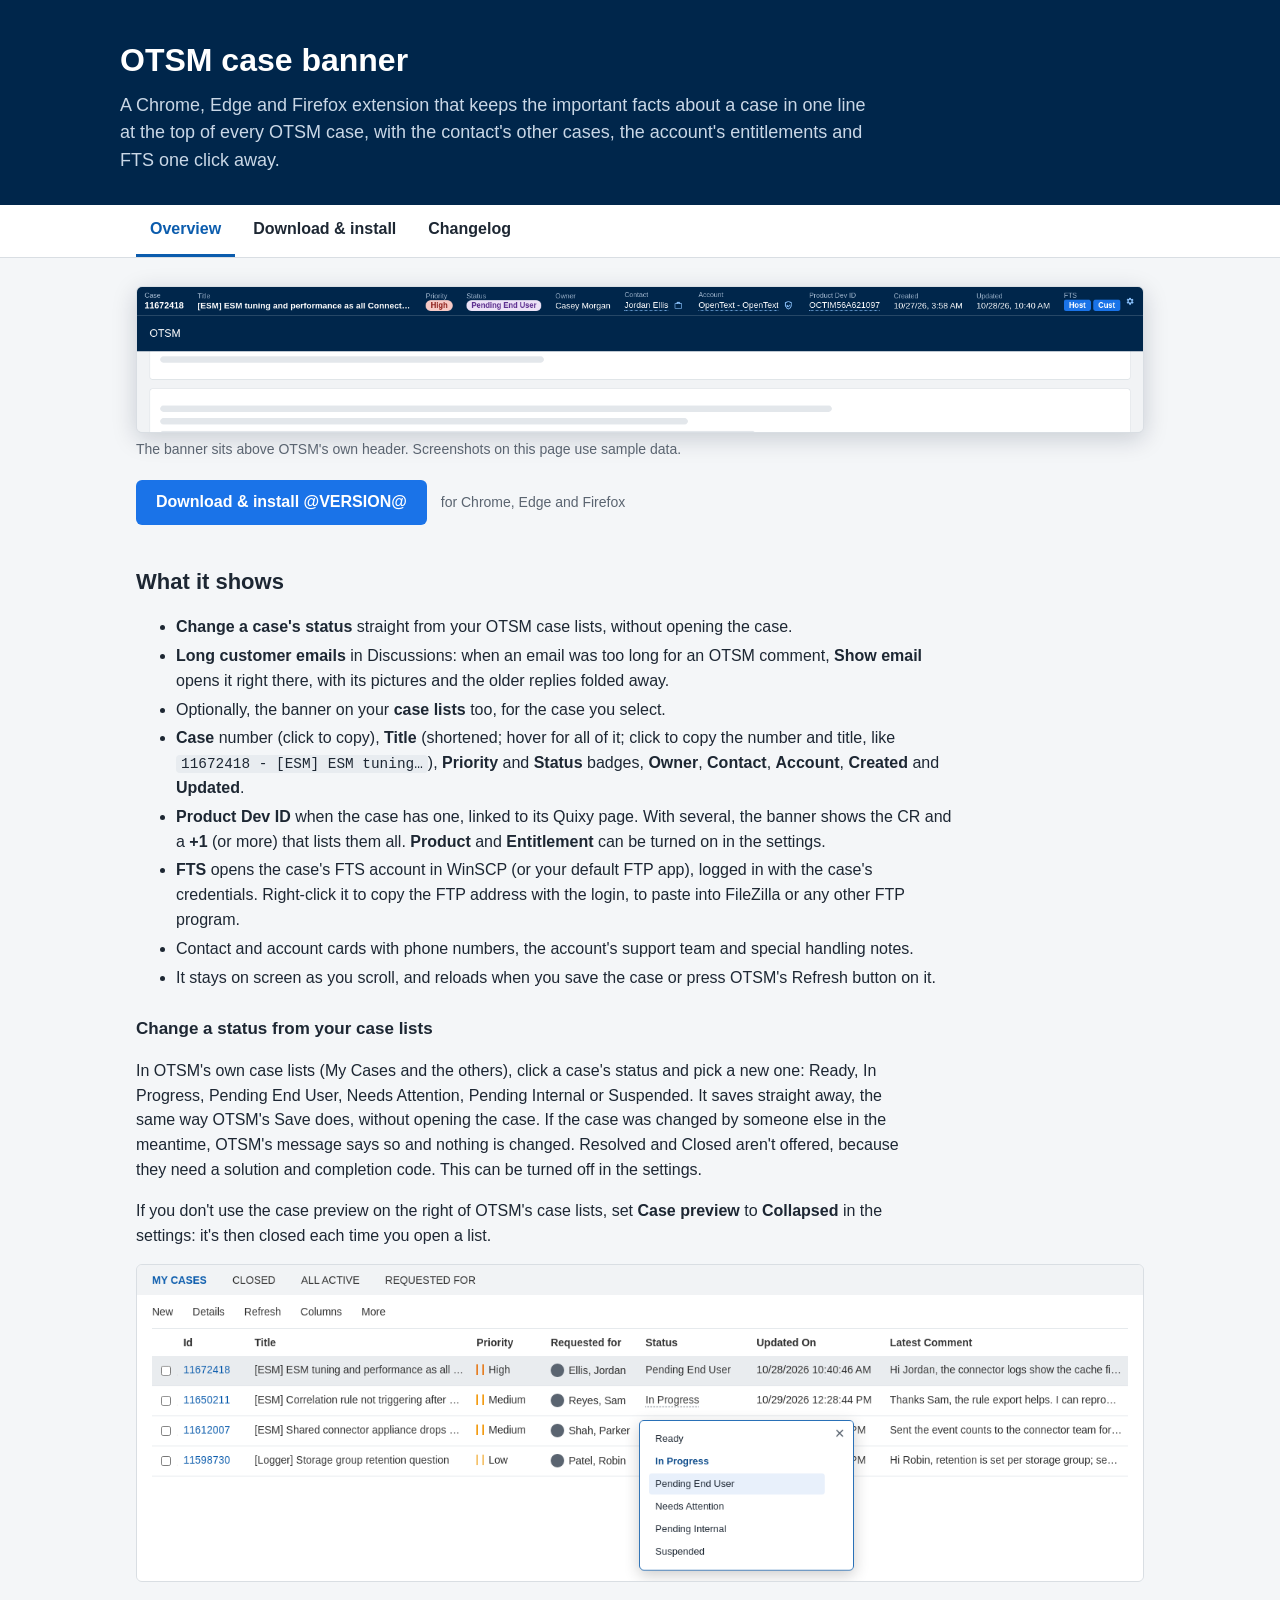
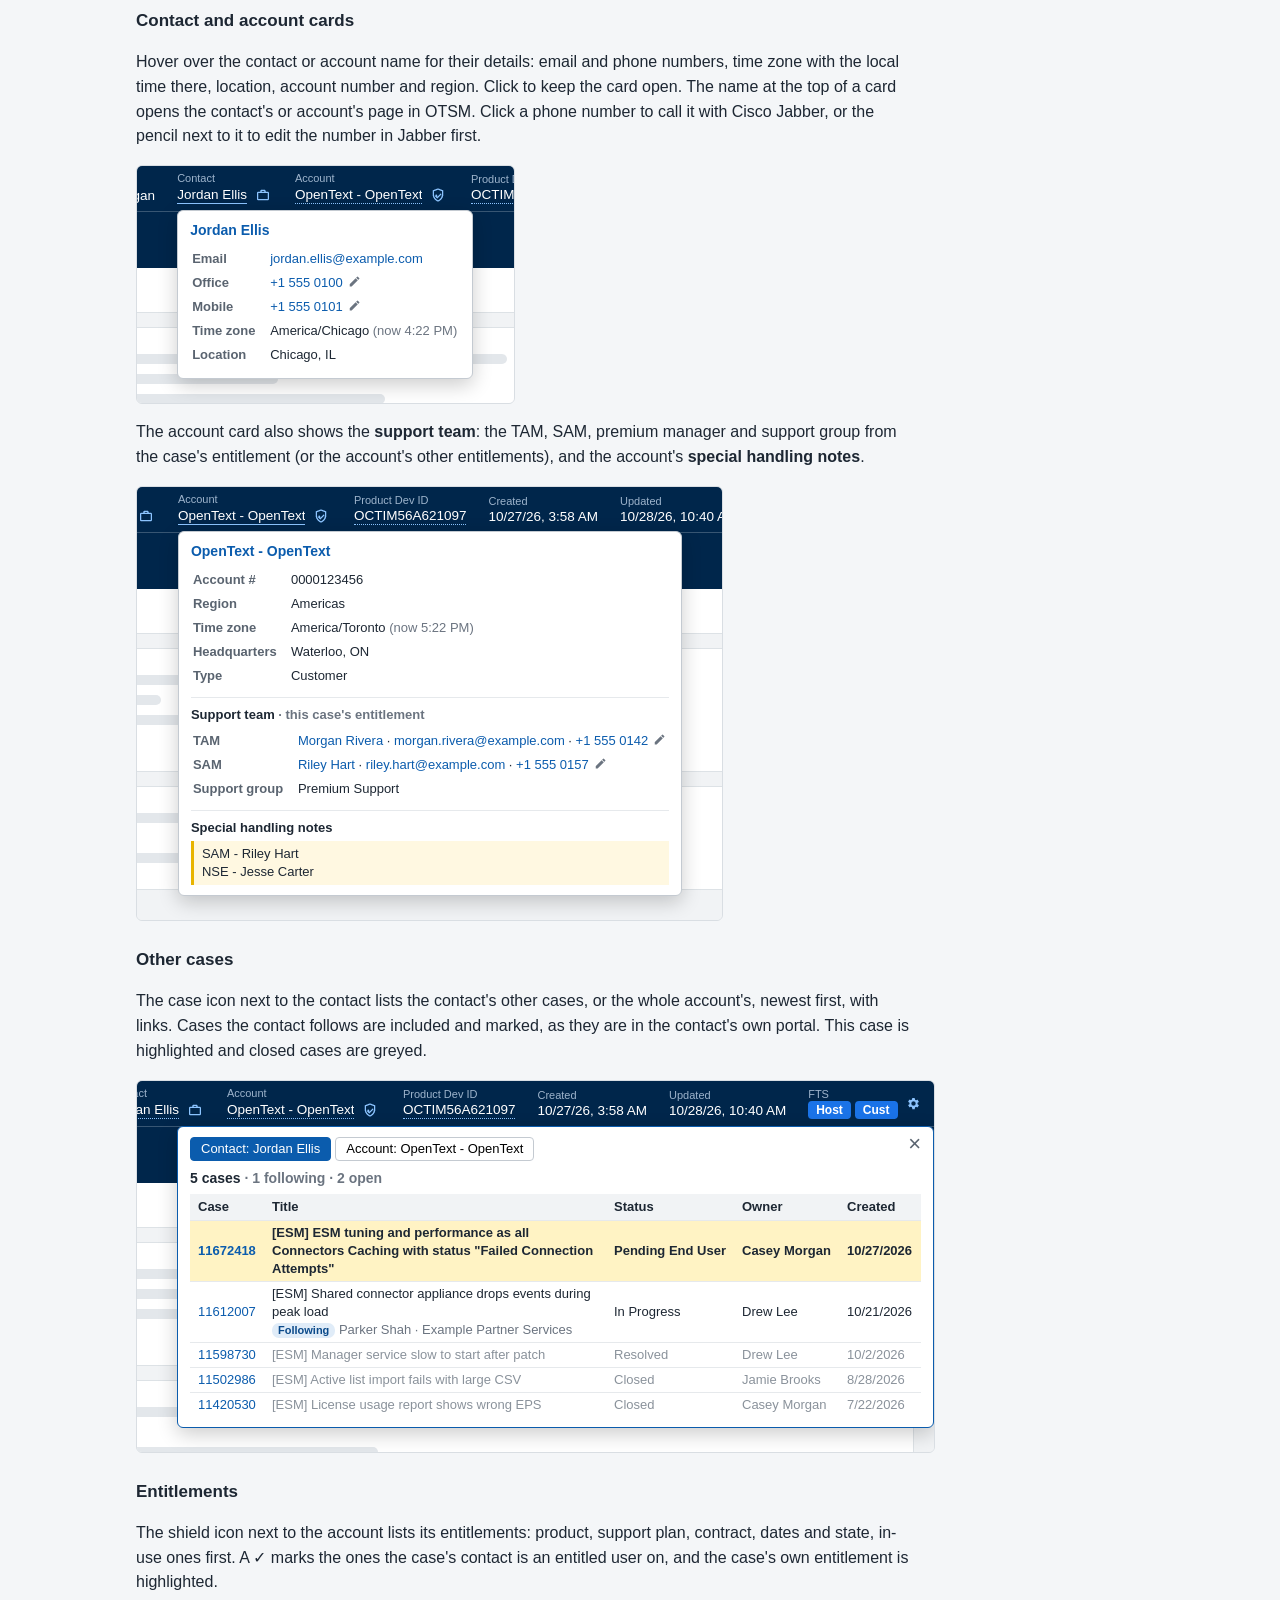
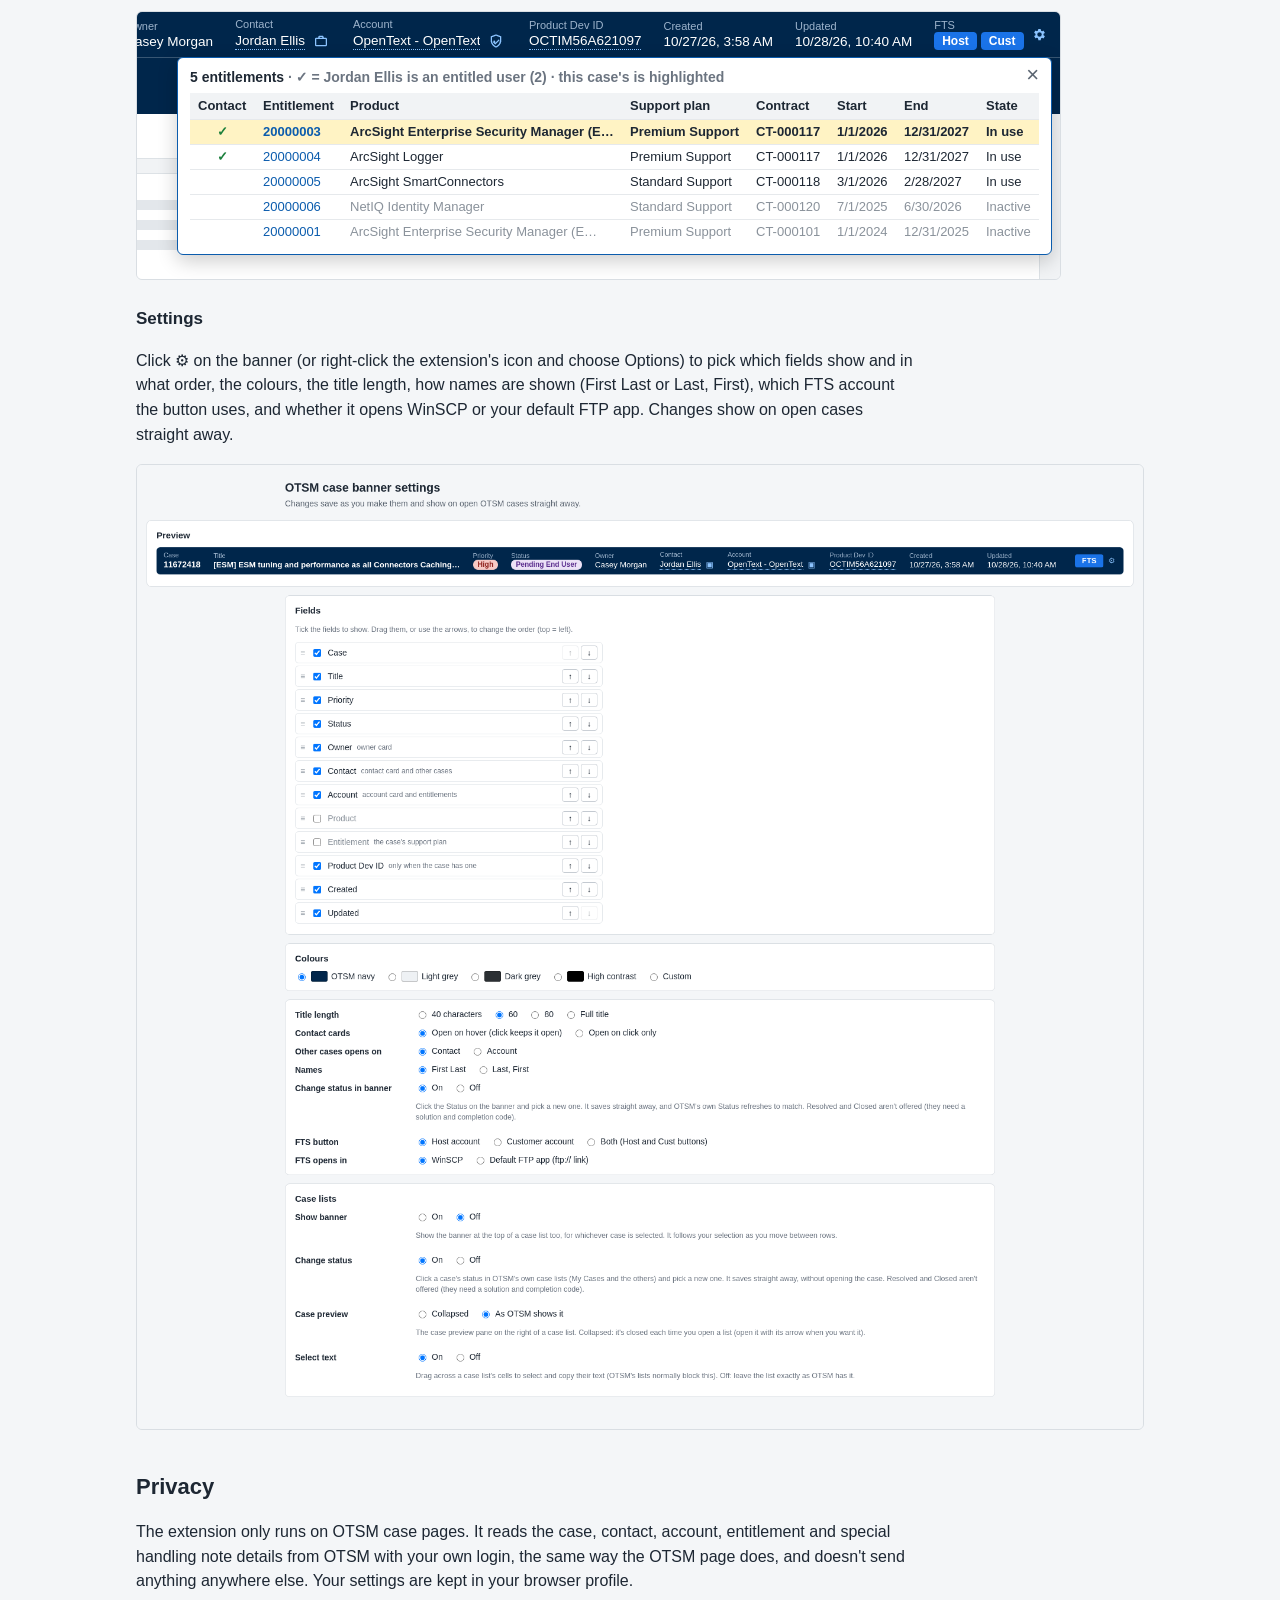
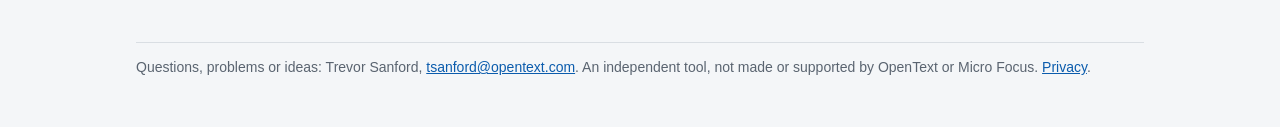
==== commit b2dbd163: "Release 1.8.0: long customer emails in Discussions, banner on case lists Everything from test builds" ====
--- a/site/index.html
+++ b/site/index.html
@@ -74,6 +74,8 @@
   <h2>What it shows</h2>
   <ul>
     <li><b>Change a case's status</b> straight from your OTSM case lists, without opening the case.</li>
+    <li><b>Long customer emails</b> in Discussions: when an email was too long for an OTSM comment, <b>Show email</b> opens it right there, with its pictures and the older replies folded away.</li>
+    <li>Optionally, the banner on your <b>case lists</b> too, for the case you select.</li>
     <li><b>Case</b> number (click to copy), <b>Title</b> (shortened; hover for all of it; click to copy the number and title, like <code>11672418 - [ESM] ESM tuning…</code>), <b>Priority</b> and <b>Status</b> badges, <b>Owner</b>, <b>Contact</b>, <b>Account</b>, <b>Created</b> and <b>Updated</b>.</li>
     <li><b>Product Dev ID</b> when the case has one, linked to its Quixy page. With several, the banner shows the CR and a <b>+1</b> (or more) that lists them all. <b>Product</b> and <b>Entitlement</b> can be turned on in the settings.</li>
     <li><b>FTS</b> opens the case's FTS account in WinSCP (or your default FTP app), logged in with the case's credentials.
@@ -126,7 +128,7 @@
 <section id="tab-install" class="tab">
   <h2>Download &amp; install</h2>
   <div class="download">
-    <a class="btn" href="otsm-banner-@VERSION@.zip" download>Chrome or Edge: download @VERSION@</a>
+    <a class="btn" href="https://chromewebstore.google.com/detail/otsm-case-banner/fckpfmohfmcgmebohegojfijahcbkiip">Chrome or Edge: add from the Web Store</a>
     <a class="btn" href="otsm-banner-@VERSION@.xpi">Firefox: add @VERSION@</a>
     <span class="meta">@DATE@ · Windows, Mac or Linux · <a href="https://github.com/TitanXV4000/otsm-banner">Source on GitHub</a></span>
   </div>
@@ -140,17 +142,30 @@
     icon, <b>Check for Updates</b>.</p>
 
   <h3>Chrome or Edge</h3>
-  <p>The extension isn't in the Chrome or Edge store, so you load it from a folder. It takes a minute:</p>
+  <p>Install it from the Chrome Web Store, so new versions update by themselves:</p>
   <ol>
-    <li>Click <b>Chrome or Edge: download</b> above and extract the zip somewhere you'll keep it, such as <code>Documents\otsm-banner</code>.
-      The browser runs the extension from that folder, so don't delete it.</li>
+    <li>Click <b>Chrome or Edge: add from the Web Store</b> above, then <b>Add to Chrome</b> (or <b>Add to Edge</b>) and confirm.
+      <br><span class="meta">Edge may first say the extension is from another store &mdash; click <b>Allow</b>, then add it.</span></li>
+    <li>Open or refresh an OTSM case. The banner appears at the top.</li>
+  </ol>
+  <p>The listing is unlisted, so the button above (or the
+    <a href="https://chromewebstore.google.com/detail/otsm-case-banner/fckpfmohfmcgmebohegojfijahcbkiip">store page</a>)
+    is the only way to reach it &mdash; it won't come up in a Web Store search.</p>
+  <p><b>Already running the folder version?</b> Open <code>chrome://extensions</code> (or <code>edge://extensions</code>), click
+    <b>Remove</b> on the old OTSM case banner, then add it from the store above. Your settings don't carry over to the store
+    copy, so set them again with the banner's gear icon.</p>
+
+  <p><b>Prefer not to use the store?</b> You can still load it from a folder:</p>
+  <ol>
+    <li>Download the zip (<a href="otsm-banner-@VERSION@.zip" download>otsm-banner @VERSION@</a>) and extract it somewhere you'll keep it,
+      such as <code>Documents\otsm-banner</code>. The browser runs the extension from that folder, so don't delete it.</li>
     <li>Open <code>chrome://extensions</code> in Chrome, or <code>edge://extensions</code> in Edge.</li>
     <li>Turn on <b>Developer mode</b> (top right in Chrome, on the left in Edge).</li>
     <li>Click <b>Load unpacked</b> and pick the <code>otsm-banner</code> folder (the one with <code>manifest.json</code> in it).</li>
     <li>Open or refresh an OTSM case. The banner appears at the top.</li>
   </ol>
-  <p>To update: download the new zip and extract it over the old folder, replacing the files. Then click the reload arrow on
-    the OTSM case banner card on the extensions page, and refresh your OTSM tabs.</p>
+  <p>To update the folder version: download the new zip and extract it over the old folder, replacing the files. Then click the
+    reload arrow on the OTSM case banner card on the extensions page, and refresh your OTSM tabs.</p>
 
   <h3>FTS</h3>
   <p>The FTS button needs <a href="https://winscp.net/">WinSCP</a> installed. The first time, the browser asks whether to open WinSCP;
@@ -164,6 +179,23 @@
 <section id="tab-changelog" class="tab">
   <h2>Changelog</h2>
   <dl class="changes">
+    <dt>1.8.0 <span>@DATE@</span></dt>
+    <dd><ul>
+      <li>Long customer emails: when an email was too long for an OTSM comment, OTSM adds "The Email Attachment" instead. A <b>Show email</b> button next to it now opens the email right there in Discussions: who it's from and to, the date and subject, the message with its pictures, and any attachments. Older replies are folded behind <b>Show quoted text</b>.</li>
+      <li>The banner on case lists (Settings, Case lists, <b>Show banner</b>; off by default): it shows the case you select, and goes blank when no case or several are selected.</li>
+      <li>Select and copy text in OTSM's case lists by dragging across it, which OTSM normally blocks (Settings, Case lists, <b>Select text</b>; on by default).</li>
+      <li>After you change the status from the banner, OTSM's own Status updates to match, also when you made the change on another tab such as Discussions. It's skipped when you have unsaved edits on the case.</li>
+      <li>New setting <b>Change status in banner</b>, separate from changing the status in case lists. If you had turned Change status off, both stay off.</li>
+      <li>After a save, the banner waits a moment for OTSM to catch up, so it no longer shows the old owner.</li>
+      <li>No more "Extension context invalidated" errors on pages left open while the extension updates.</li>
+    </ul></dd>
+    <dt>1.7.9 <span>November 11, 2026</span></dt>
+    <dd><ul>
+      <li>Change a case's status from the banner: click the Status and pick a new one, the same as from OTSM's case lists (on by default; the same "Change status" setting turns both off).</li>
+      <li>Hover the owner's name for a card with their job title, email, phone numbers, time zone, location and manager.</li>
+      <li>Hover the created date to see who created the case, and the modified date to see who last changed it.</li>
+      <li>When a case has several Product Dev IDs, the banner shows the change request with a <code>+N</code> you can click for the rest.</li>
+    </ul></dd>
     <dt>1.7.8 <span>November 2, 2026</span></dt>
     <dd><ul>
       <li>Dates and times follow your browser's language (for example 27/10/2026, 03:58 in English (UK)) instead of always the US format.</li>
